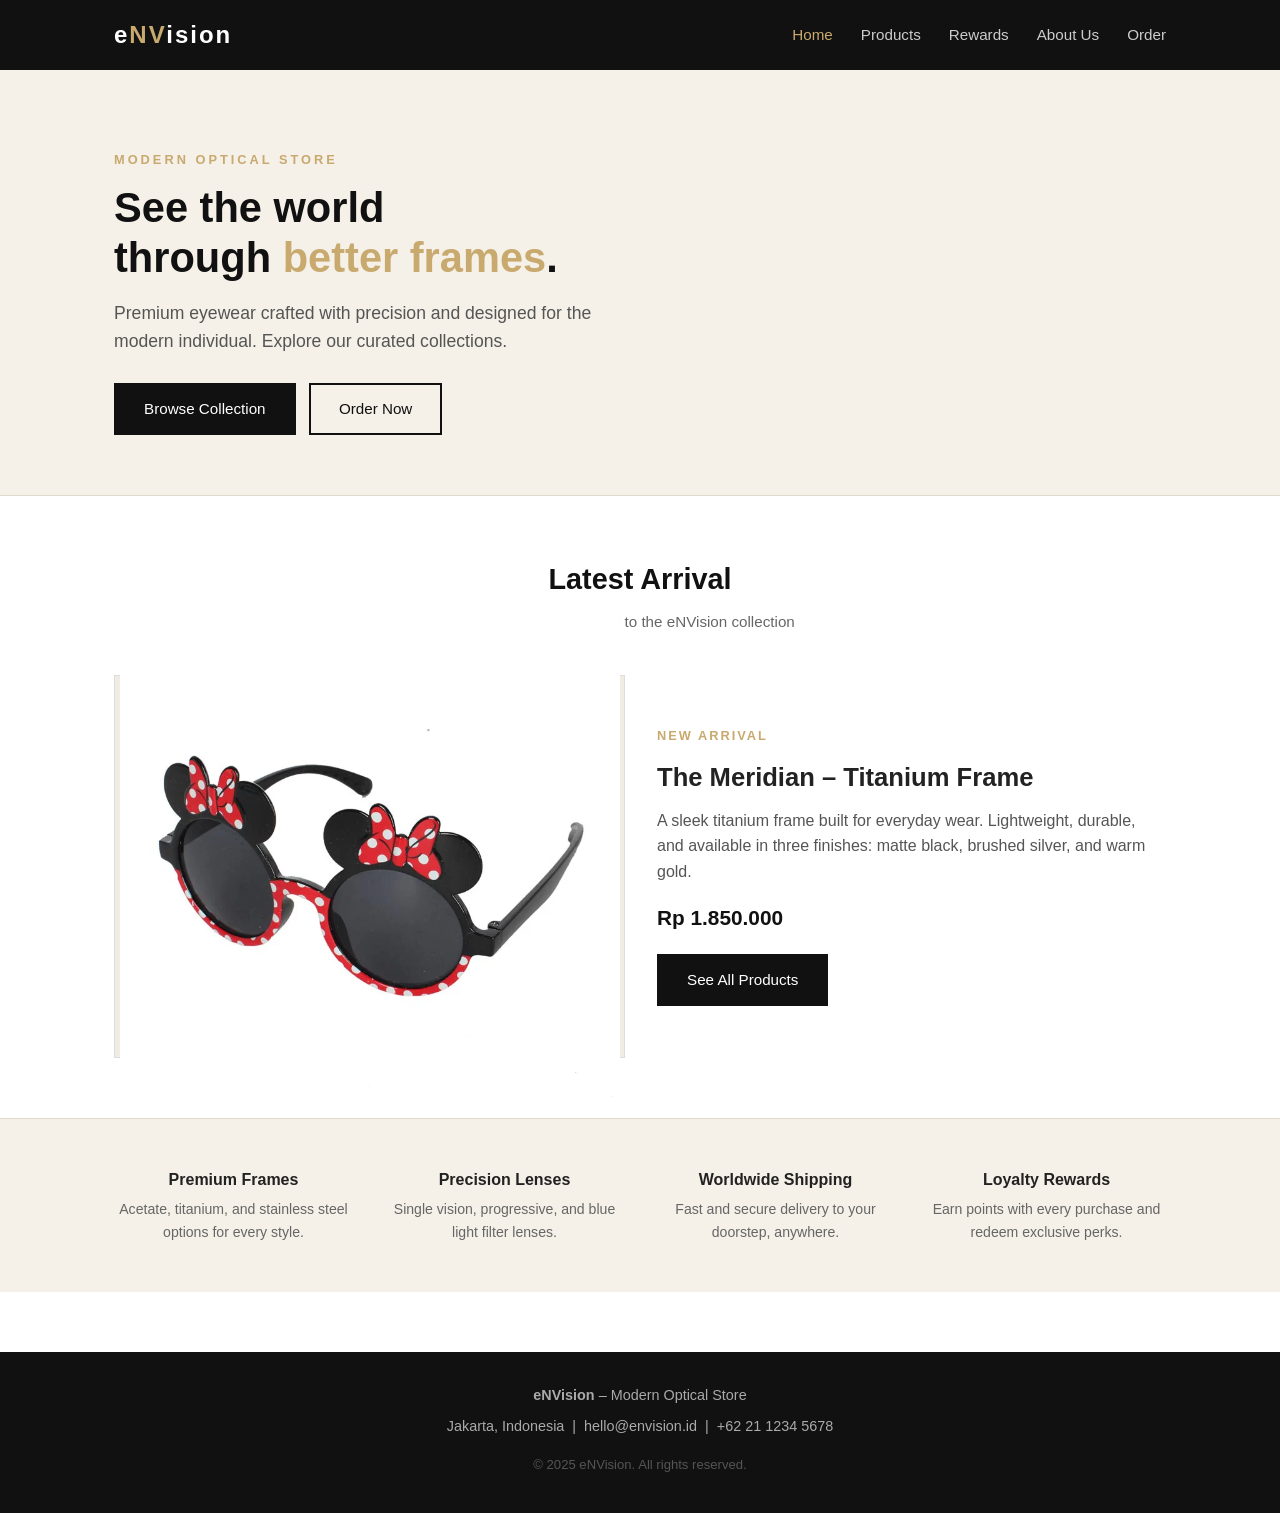
==== index.html @ 8d80702a "fst comm" ====
<!DOCTYPE html>
<html lang="en">
<head>
  <meta charset="UTF-8">
  <meta name="viewport" content="width=device-width, initial-scale=1.0">
  <title>eNVision – Modern Optical Store</title>
  <link rel="stylesheet" href="css/style.css">
</head>
<body>

  <header>
    <div class="container">
      <div class="logo">e<span>NV</span>ision</div>
      <button class="nav-toggle" aria-label="Toggle navigation">&#9776;</button>
      <nav>
        <ul>
          <li><a href="index.html" class="active">Home</a></li>
          <li><a href="product.html">Products</a></li>
          <li><a href="rewards.html">Rewards</a></li>
          <li><a href="about.html">About Us</a></li>
          <li><a href="order.html">Order</a></li>
        </ul>
      </nav>
    </div>
  </header>

  <main>

    <!-- Hero -->
    <section class="hero">
      <div class="container">
        <p style="font-size:0.8rem; text-transform:uppercase; letter-spacing:3px; color:#c8a96e; margin-bottom:12px; font-weight:600;">Modern Optical Store</p>
        <h1>See the world<br>through <span>better frames</span>.</h1>
        <p>Premium eyewear crafted with precision and designed for the modern individual. Explore our curated collections.</p>
        <a href="product.html" class="btn">Browse Collection</a>
        &nbsp;
        <a href="order.html" class="btn btn-outline">Order Now</a>
      </div>
    </section>

    <!-- Featured Product -->
    <section class="featured">
      <div class="container">
        <div class="section-title">
          <h2>Latest Arrival</h2>
          <p>Our newest addition to the eNVision collection</p>
        </div>
        <div class="featured-grid">
          <div class="featured-img">
            <img src="assets/imageee1.jpg" alt="The Meridian Titanium Frame" style="width: 100%; max-width: 500px; height: auto; border-radius: 8px;">
          </div>
          <div class="featured-info">
            <div class="tag">New Arrival</div>
            <h3>The Meridian – Titanium Frame</h3>
            <p>A sleek titanium frame built for everyday wear. Lightweight, durable, and available in three finishes: matte black, brushed silver, and warm gold.</p>
            <div class="price">Rp 1.850.000</div>
            <a href="product.html" class="btn">See All Products</a>
          </div>
        </div>
      </div>
    </section>

    <!-- Quick highlights -->
    <section style="background:#f5f0e8; padding:48px 0; border-top:1px solid #e0d9cc;">
      <div class="container">
        <div style="display:flex; gap:32px; text-align:center; justify-content:center; flex-wrap:wrap;">
          <div style="flex:1; min-width:180px;">
            <h4 style="margin-bottom:6px;">Premium Frames</h4>
            <p style="font-size:0.88rem; color:#666;">Acetate, titanium, and stainless steel options for every style.</p>
          </div>
          <div style="flex:1; min-width:180px;">
            <h4 style="margin-bottom:6px;">Precision Lenses</h4>
            <p style="font-size:0.88rem; color:#666;">Single vision, progressive, and blue light filter lenses.</p>
          </div>
          <div style="flex:1; min-width:180px;">
            <h4 style="margin-bottom:6px;">Worldwide Shipping</h4>
            <p style="font-size:0.88rem; color:#666;">Fast and secure delivery to your doorstep, anywhere.</p>
          </div>
          <div style="flex:1; min-width:180px;">
            <h4 style="margin-bottom:6px;">Loyalty Rewards</h4>
            <p style="font-size:0.88rem; color:#666;">Earn points with every purchase and redeem exclusive perks.</p>
          </div>
        </div>
      </div>
    </section>

  </main>

  <footer>
    <div class="container">
      <p><strong>eNVision</strong> – Modern Optical Store</p>
      <p style="margin-top:8px;">Jakarta, Indonesia &nbsp;|&nbsp; hello@envision.id &nbsp;|&nbsp; +62 21 1234 5678</p>
      <p style="margin-top:16px; color:#555; font-size:0.82rem;">&copy; 2025 eNVision. All rights reserved.</p>
    </div>
  </footer>

  <script src="js/nav.js"></script>
</body>
</html>
---- css/style.css ----
/* ===== RESET & BASE ===== */
* {
  margin: 0;
  padding: 0;
  box-sizing: border-box;
}

body {
  font-family: 'Segoe UI', Arial, sans-serif;
  font-size: 16px;
  color: #222;
  background-color: #fff;
  line-height: 1.6;
}

a {
  text-decoration: none;
  color: inherit;
}

img {
  max-width: 100%;
  display: block;
}

/* ===== LAYOUT ===== */
.container {
  max-width: 1100px;
  margin: 0 auto;
  padding: 0 24px;
}

/* ===== HEADER ===== */
header {
  background-color: #111;
  color: #fff;
  padding: 16px 0;
  position: sticky;
  top: 0;
  z-index: 100;
}

header .container {
  display: flex;
  align-items: center;
  justify-content: space-between;
}

header .logo {
  font-size: 1.5rem;
  font-weight: 700;
  letter-spacing: 2px;
}

header .logo span {
  color: #c8a96e;
}

/* ===== NAV ===== */
nav ul {
  list-style: none;
  display: flex;
  gap: 28px;
}

nav ul li a {
  font-size: 0.95rem;
  color: #ccc;
  transition: color 0.2s;
}

nav ul li a:hover,
nav ul li a.active {
  color: #c8a96e;
}

.nav-toggle {
  display: none;
  background: none;
  border: none;
  color: #fff;
  font-size: 1.5rem;
  cursor: pointer;
}

/* ===== FOOTER ===== */
footer {
  background-color: #111;
  color: #aaa;
  padding: 32px 0;
  margin-top: 60px;
  text-align: center;
  font-size: 0.9rem;
}

footer p {
  margin-bottom: 6px;
}

/* ===== HERO (HOME) ===== */
.hero {
  background-color: #f5f0e8;
  padding: 80px 0 60px;
  border-bottom: 1px solid #e0d9cc;
}

.hero h1 {
  font-size: 2.6rem;
  font-weight: 700;
  color: #111;
  margin-bottom: 16px;
  line-height: 1.2;
}

.hero h1 span {
  color: #c8a96e;
}

.hero p {
  font-size: 1.1rem;
  color: #555;
  max-width: 520px;
  margin-bottom: 28px;
}

.btn {
  display: inline-block;
  padding: 12px 28px;
  background-color: #111;
  color: #fff;
  font-size: 0.95rem;
  border: 2px solid #111;
  cursor: pointer;
  transition: background-color 0.2s, color 0.2s;
}

.btn:hover {
  background-color: #c8a96e;
  border-color: #c8a96e;
  color: #fff;
}

.btn-outline {
  background-color: transparent;
  color: #111;
}

.btn-outline:hover {
  background-color: #111;
  color: #fff;
}

/* ===== SECTION TITLE ===== */
.section-title {
  text-align: center;
  margin-bottom: 40px;
}

.section-title h2 {
  font-size: 1.8rem;
  font-weight: 700;
  color: #111;
  margin-bottom: 8px;
}

.section-title p {
  color: #666;
  font-size: 0.95rem;
}

/* ===== FEATURED PRODUCT (HOME) ===== */
.featured {
  padding: 60px 0;
}

.featured-grid {
  display: flex;
  gap: 32px;
  align-items: center;
}

.featured-img {
  flex: 1;
  background-color: #f0ece4;
  border: 1px solid #ddd;
  aspect-ratio: 4/3;
  display: flex;
  align-items: center;
  justify-content: center;
  font-size: 4rem;
  color: #bbb;
  min-height: 220px;
}

.featured-info {
  flex: 1;
}

.featured-info .tag {
  font-size: 0.8rem;
  text-transform: uppercase;
  letter-spacing: 2px;
  color: #c8a96e;
  margin-bottom: 10px;
  font-weight: 600;
}

.featured-info h3 {
  font-size: 1.6rem;
  margin-bottom: 10px;
}

.featured-info p {
  color: #555;
  margin-bottom: 16px;
}

.featured-info .price {
  font-size: 1.3rem;
  font-weight: 700;
  color: #111;
  margin-bottom: 20px;
}

/* ===== PRODUCT GRID ===== */
.products {
  padding: 60px 0;
  background-color: #fafafa;
}

.product-grid {
  display: grid;
  grid-template-columns: repeat(3, 1fr);
  gap: 24px;
}

.product-card {
  background: #fff;
  border: 1px solid #e0e0e0;
  overflow: hidden;
  transition: box-shadow 0.2s;
}

.product-card:hover {
  box-shadow: 0 4px 16px rgba(0,0,0,0.1);
}

.product-card .card-img {
  background-color: #f5f0e8;
  aspect-ratio: 4/3;
  display: flex;
  align-items: center;
  justify-content: center;
  font-size: 3rem;
  color: #bbb;
}

.product-card .card-body {
  padding: 16px;
}

.product-card .card-body h3 {
  font-size: 1rem;
  font-weight: 700;
  margin-bottom: 6px;
}

.product-card .card-body p {
  font-size: 0.88rem;
  color: #666;
  margin-bottom: 10px;
}

.product-card .card-price {
  font-weight: 700;
  color: #111;
}

/* ===== REWARDS ===== */
.rewards {
  padding: 60px 0;
}

.rewards-grid {
  display: grid;
  grid-template-columns: repeat(2, 1fr);
  gap: 24px;
}

.reward-card {
  border: 1px solid #e0e0e0;
  padding: 28px;
  display: flex;
  gap: 20px;
  align-items: flex-start;
  transition: box-shadow 0.2s;
}

.reward-card:hover {
  box-shadow: 0 4px 16px rgba(0,0,0,0.08);
}

.reward-icon {
  font-size: 2.4rem;
  flex-shrink: 0;
  line-height: 1;
}

.reward-card h3 {
  font-size: 1.05rem;
  font-weight: 700;
  margin-bottom: 6px;
}

.reward-card p {
  font-size: 0.9rem;
  color: #555;
}

/* ===== ABOUT ===== */
.about {
  padding: 60px 0;
}

.about-block {
  display: flex;
  gap: 48px;
  align-items: flex-start;
  margin-bottom: 48px;
}

.about-block.reverse {
  flex-direction: row-reverse;
}

.about-block .about-img {
  flex: 1;
  background-color: #f0ece4;
  border: 1px solid #ddd;
  aspect-ratio: 4/3;
  display: flex;
  align-items: center;
  justify-content: center;
  font-size: 4rem;
  color: #bbb;
  min-height: 200px;
}

.about-block .about-text {
  flex: 1.2;
}

.about-block .about-text h3 {
  font-size: 1.4rem;
  margin-bottom: 12px;
  color: #111;
}

.about-block .about-text p {
  color: #555;
  margin-bottom: 12px;
  font-size: 0.95rem;
}

.founders-grid {
  display: grid;
  grid-template-columns: repeat(3, 1fr);
  gap: 24px;
  margin-top: 32px;
}

.founder-card {
  text-align: center;
  border: 1px solid #e0e0e0;
  padding: 24px 16px;
}

.founder-card .founder-avatar {
  width: 80px;
  height: 80px;
  background-color: #f0ece4;
  border-radius: 50%;
  margin: 0 auto 14px;
  display: flex;
  align-items: center;
  justify-content: center;
  font-size: 2rem;
  color: #bbb;
}

.founder-card h4 {
  font-size: 0.95rem;
  font-weight: 700;
  margin-bottom: 4px;
}

.founder-card p {
  font-size: 0.85rem;
  color: #888;
}

/* ===== ORDER FORM ===== */
.order {
  padding: 60px 0;
}

.order-form-wrap {
  max-width: 640px;
  margin: 0 auto;
  border: 1px solid #e0e0e0;
  padding: 40px;
  background: #fff;
}

.form-group {
  margin-bottom: 22px;
}

.form-group label {
  display: block;
  font-size: 0.9rem;
  font-weight: 600;
  margin-bottom: 6px;
  color: #222;
}

.form-group input[type="text"],
.form-group input[type="email"],
.form-group select,
.form-group textarea {
  width: 100%;
  padding: 10px 14px;
  border: 1px solid #ccc;
  font-size: 0.95rem;
  font-family: inherit;
  color: #222;
  background: #fff;
  outline: none;
  transition: border-color 0.2s;
}

.form-group input:focus,
.form-group select:focus,
.form-group textarea:focus {
  border-color: #c8a96e;
}

.form-group textarea {
  resize: vertical;
  min-height: 100px;
}

.form-group .radio-group,
.form-group .checkbox-group {
  display: flex;
  flex-direction: column;
  gap: 8px;
  margin-top: 4px;
}

.form-group .radio-group label,
.form-group .checkbox-group label {
  font-weight: normal;
  display: flex;
  align-items: center;
  gap: 8px;
  cursor: pointer;
}

.error-msg {
  color: #c0392b;
  font-size: 0.82rem;
  margin-top: 4px;
  display: none;
}

.form-group.has-error input,
.form-group.has-error select,
.form-group.has-error textarea {
  border-color: #c0392b;
}

.form-group.has-error .error-msg {
  display: block;
}

.form-submit {
  margin-top: 10px;
}

.form-submit .btn {
  width: 100%;
  text-align: center;
  font-size: 1rem;
  padding: 14px;
}

.success-msg {
  display: none;
  background-color: #eafaf1;
  border: 1px solid #2ecc71;
  color: #27ae60;
  padding: 16px;
  font-size: 0.95rem;
  margin-top: 20px;
  text-align: center;
}

/* ===== PAGE BANNER ===== */
.page-banner {
  background-color: #111;
  color: #fff;
  padding: 44px 0;
  margin-bottom: 0;
}

.page-banner h1 {
  font-size: 2rem;
  margin-bottom: 6px;
}

.page-banner p {
  color: #aaa;
  font-size: 0.95rem;
}

/* ===== RESPONSIVE ===== */
@media screen and (max-width: 768px) {
  header .container {
    flex-wrap: wrap;
    gap: 12px;
  }

  .nav-toggle {
    display: block;
  }

  nav {
    width: 100%;
    display: none;
  }

  nav.open {
    display: block;
  }

  nav ul {
    flex-direction: column;
    gap: 4px;
    padding: 8px 0;
  }

  nav ul li a {
    display: block;
    padding: 8px 4px;
    font-size: 1rem;
    border-bottom: 1px solid #222;
  }

  .hero {
    padding: 48px 0 40px;
  }

  .hero h1 {
    font-size: 1.8rem;
  }

  .featured-grid {
    flex-direction: column;
  }

  .featured-img {
    width: 100%;
  }

  .product-grid {
    grid-template-columns: repeat(2, 1fr);
  }

  .rewards-grid {
    grid-template-columns: 1fr;
  }

  .about-block,
  .about-block.reverse {
    flex-direction: column;
  }

  .founders-grid {
    grid-template-columns: repeat(2, 1fr);
  }

  .order-form-wrap {
    padding: 24px 16px;
  }
}

@media screen and (max-width: 480px) {
  .product-grid {
    grid-template-columns: 1fr;
  }

  .founders-grid {
    grid-template-columns: 1fr;
  }

  .hero h1 {
    font-size: 1.5rem;
  }
}
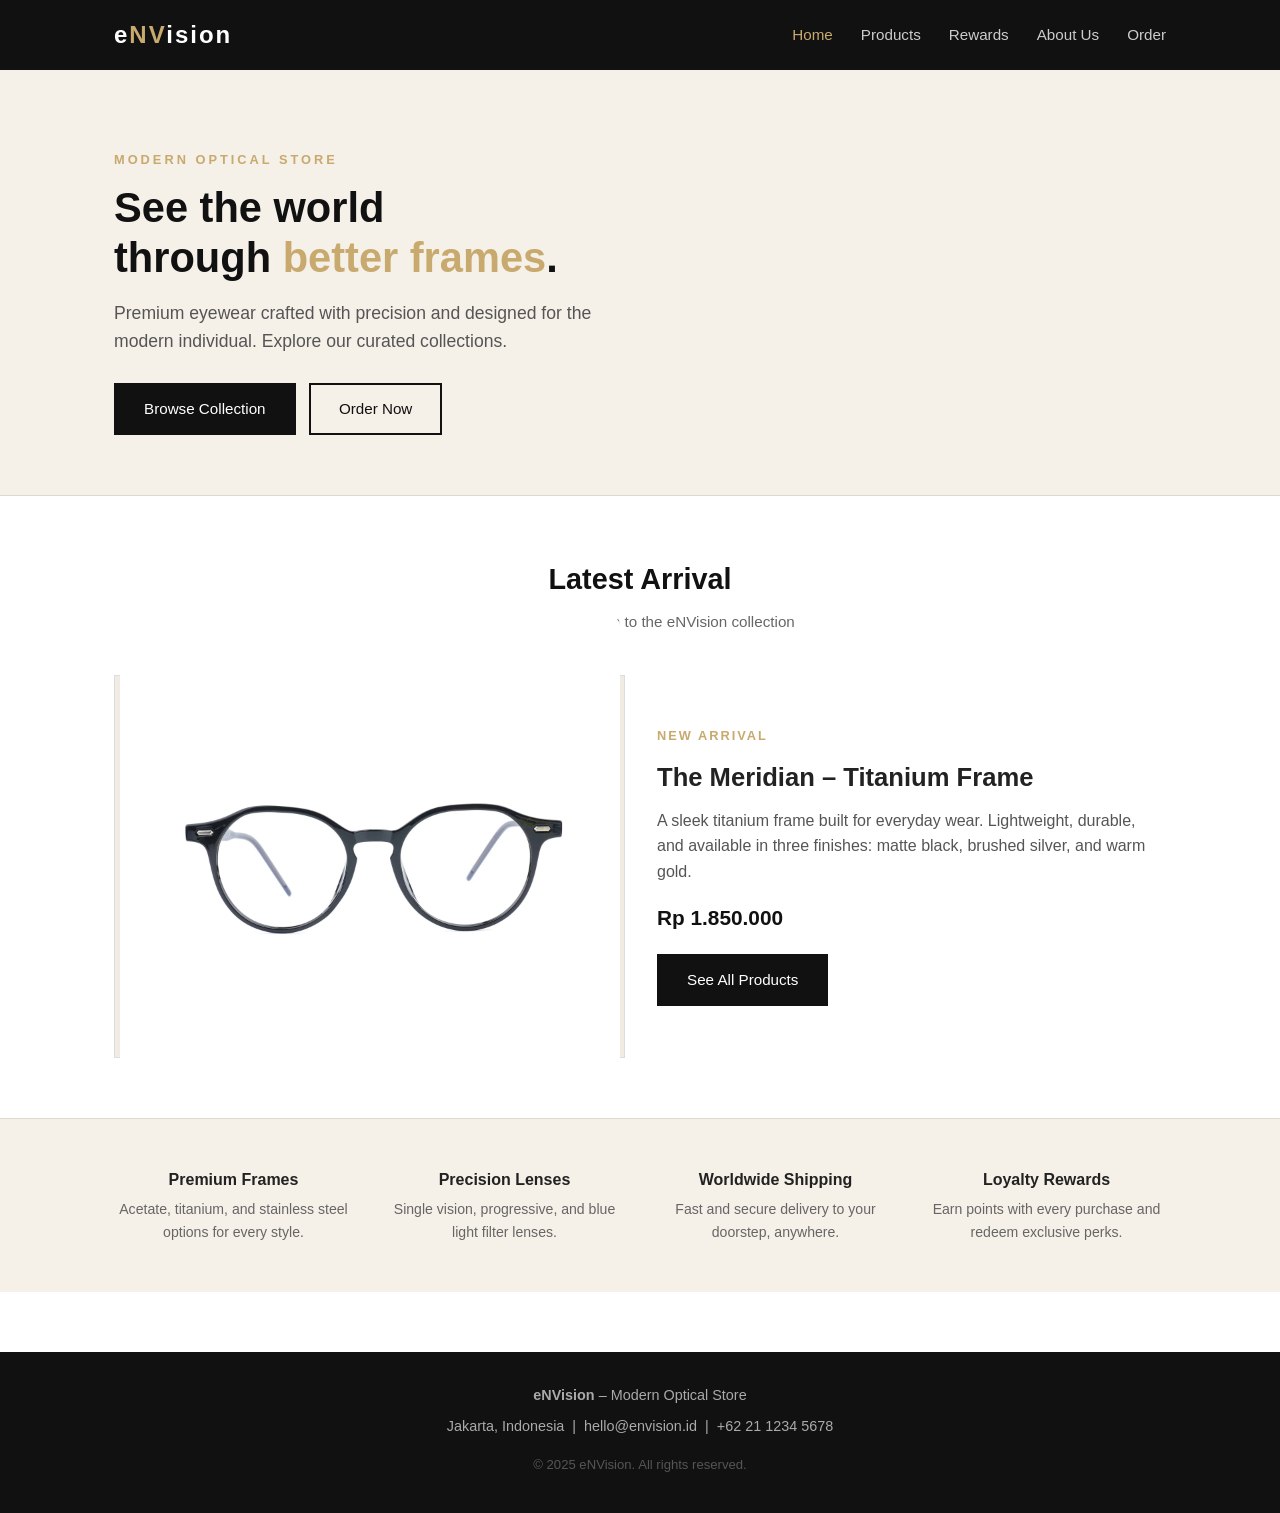
==== commit b82879bb: "psh" ====
--- a/index.html
+++ b/index.html
@@ -26,7 +26,6 @@
 
   <main>
 
-    <!-- Hero -->
     <section class="hero">
       <div class="container">
         <p style="font-size:0.8rem; text-transform:uppercase; letter-spacing:3px; color:#c8a96e; margin-bottom:12px; font-weight:600;">Modern Optical Store</p>
@@ -38,7 +37,6 @@
       </div>
     </section>
 
-    <!-- Featured Product -->
     <section class="featured">
       <div class="container">
         <div class="section-title">
@@ -47,7 +45,7 @@
         </div>
         <div class="featured-grid">
           <div class="featured-img">
-            <img src="assets/imageee1.jpg" alt="The Meridian Titanium Frame" style="width: 100%; max-width: 500px; height: auto; border-radius: 8px;">
+            <img src="assets/imagesatu.jpg" alt="The Meridian Titanium Frame" style="width: 130%; max-width: 500px; height: auto; border-radius: 10px;">
           </div>
           <div class="featured-info">
             <div class="tag">New Arrival</div>
@@ -60,7 +58,6 @@
       </div>
     </section>
 
-    <!-- Quick highlights -->
     <section style="background:#f5f0e8; padding:48px 0; border-top:1px solid #e0d9cc;">
       <div class="container">
         <div style="display:flex; gap:32px; text-align:center; justify-content:center; flex-wrap:wrap;">
